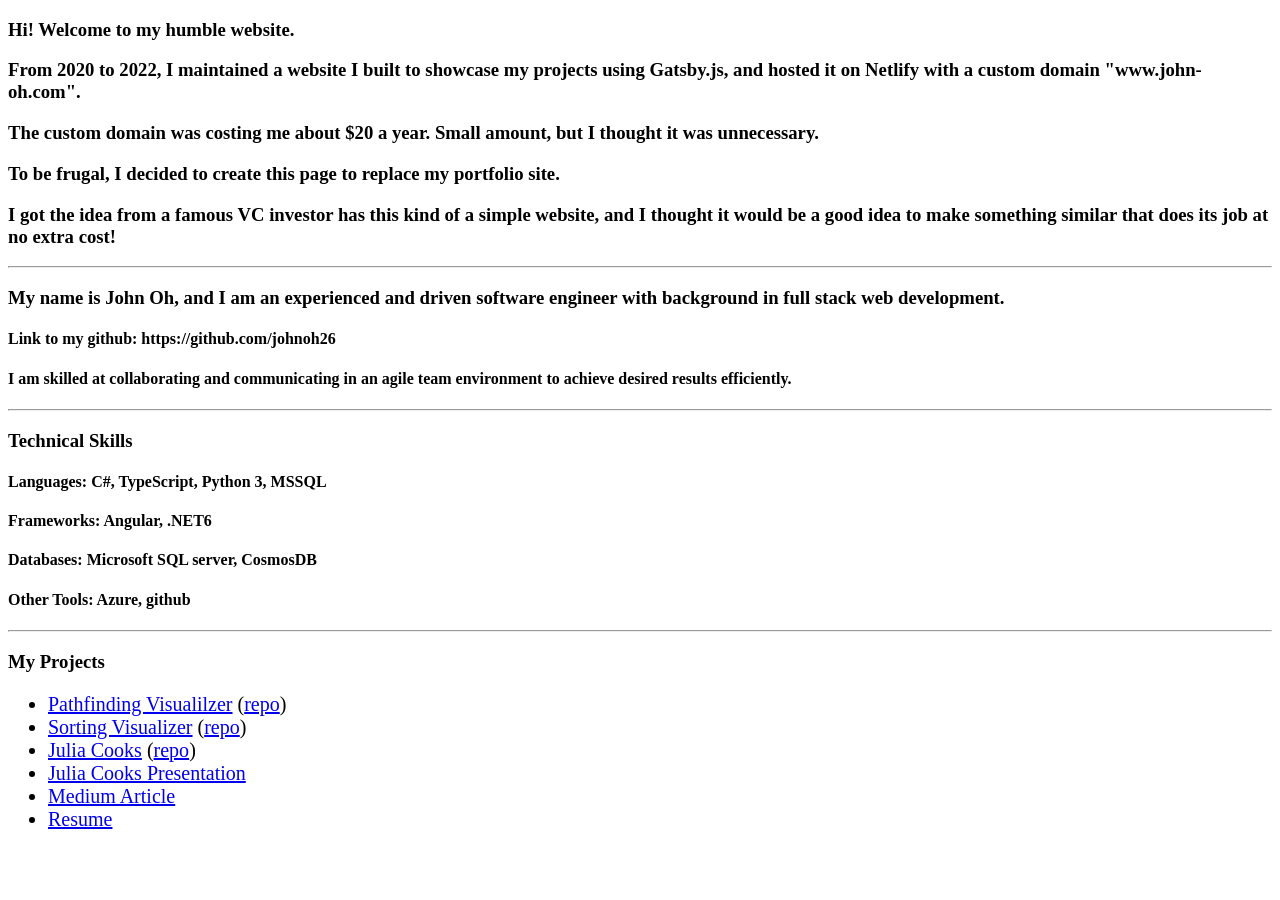
==== index.html @ a88d8568 "Update index.html" ====
<!DOCTYPE html>
<html lang="en">
    <head>
        <meta charset="UTF-8" />
        <meta http-equiv="X-UA-Compatible" content="IE=edge" />
        <meta name="viewport" content="width=device-width, initial-scale=1.0" />
        <title>John Oh</title>
    </head>
    <body>
        <h3>Hi! Welcome to my humble website.</h3>

        <h3>
            From 2020 to 2022, I maintained a website I built to showcase my projects using Gatsby.js, and hosted it on Netlify with a custom domain "www.john-oh.com".
        </h3>
        <h3>
            The custom domain was costing me about $20 a year.
            Small amount, but I thought it was unnecessary.
        </h3>
        <h3>
            To be frugal, I decided to create this page to replace my portfolio site.
        </h3>
        <h3>
            I got the idea from a famous VC investor has this kind of a simple website, and I thought it would be a good idea to make something similar that does its job at no extra cost!
        </h3>
        
        <hr />
        <h3>
            My name is John Oh, and I am an experienced and driven software
            engineer with background in full stack web development.
        </h3>
        
        <h4>Link to my github: https://github.com/johnoh26</h4>
        
        <h4>
            I am skilled at collaborating and communicating in an agile team
            environment to achieve desired results efficiently.
        </h4>
        <hr />
        <h3>
            Technical Skills
        </h3>
        <h4>Languages: C#, TypeScript, Python 3, MSSQL</h4>
        <h4>Frameworks: Angular, .NET6</h4>
        <h4>Databases: Microsoft SQL server, CosmosDB</h4>
        <h4>Other Tools: Azure, github</h4>
        <hr />

         <h3>My Projects</h3>
        <ul style="font-size: 20px">
            <li>
                <a href="https://johnoh26.github.io/pathfind/"
                    >Pathfinding Visualilzer</a
                >
                (<a href="https://www.github.com/johnoh26/pathfind/">repo</a>)
            </li>
            <li>
                <a href="https://johnoh26.github.io/sorting/"
                    >Sorting Visualizer</a
                >
                (<a href="https://www.github.com/johnoh26/sorting/">repo</a>)
            </li>
            <li>
                <a href="https://julia-cooks.herokuapp.com">Julia Cooks</a>
                (<a href="https://www.github.com/Julia-FSA/">repo</a>)
            </li>
            <li>
                <a href="https://www.youtube.com/watch?v=yBDEj8y_xAI"
                    >Julia Cooks Presentation</a
                >
            </li>
            <li>
                <a href="https://bit.ly/30wwFm4">Medium Article</a>
            </li>
            <li>
                <a href="https://drive.google.com/file/d/1CXwUmYmyZnc3rnfUO8RPrIFlAGQPbpnM/view?usp=sharing"
                    >Resume</a
                >
            </li>
        </ul>
    </body>
</html>
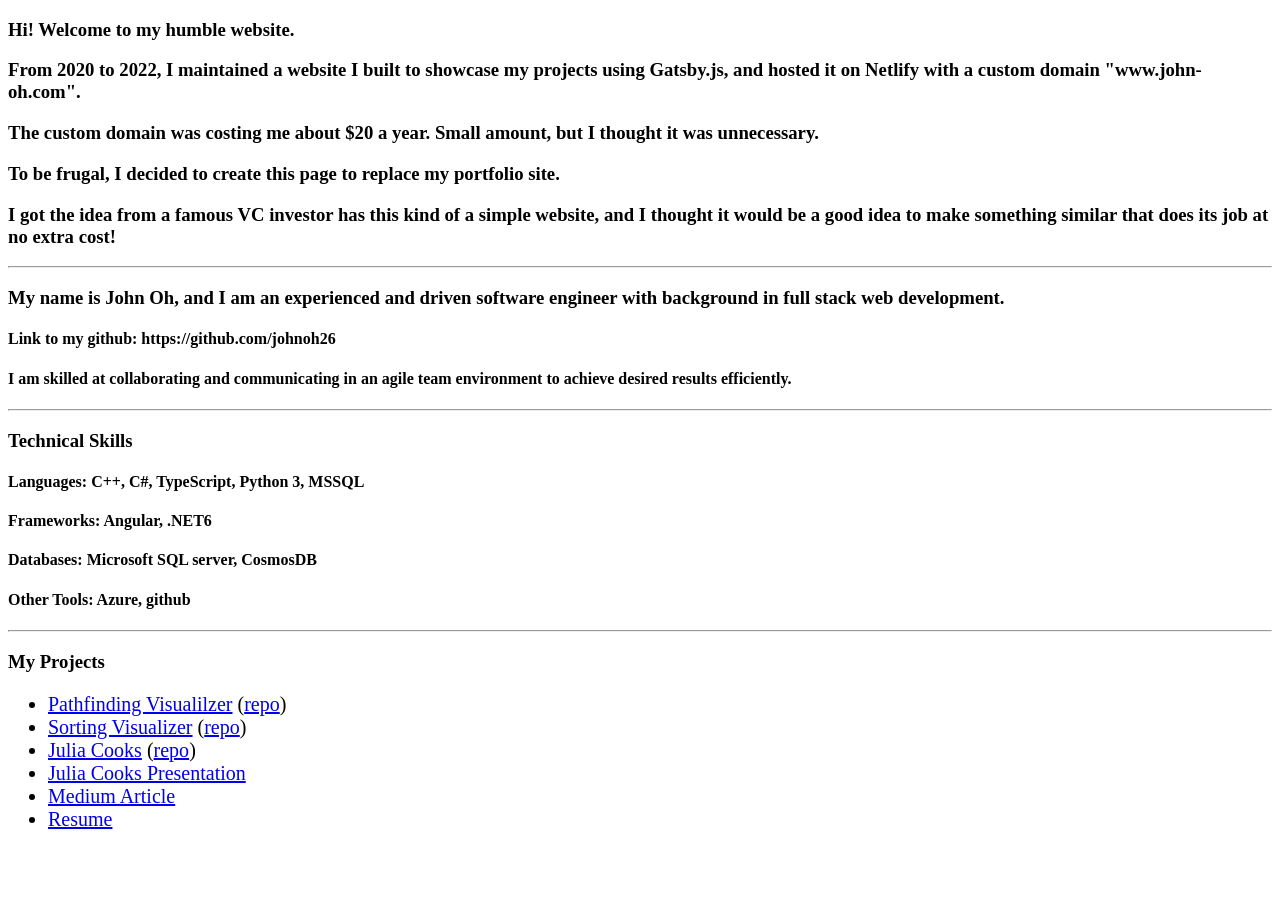
==== commit cca1dfe7: "Update index.html" ====
--- a/index.html
+++ b/index.html
@@ -39,7 +39,7 @@
         <h3>
             Technical Skills
         </h3>
-        <h4>Languages: C#, TypeScript, Python 3, MSSQL</h4>
+        <h4>Languages: C++, C#, TypeScript, Python 3, MSSQL</h4>
         <h4>Frameworks: Angular, .NET6</h4>
         <h4>Databases: Microsoft SQL server, CosmosDB</h4>
         <h4>Other Tools: Azure, github</h4>
@@ -72,7 +72,7 @@
                 <a href="https://bit.ly/30wwFm4">Medium Article</a>
             </li>
             <li>
-                <a href="https://drive.google.com/file/d/1CXwUmYmyZnc3rnfUO8RPrIFlAGQPbpnM/view?usp=sharing"
+                <a href="https://drive.google.com/file/d/1GHyvgiOmTtVBsCVSa7D1Qg2J0_3Vo4Ai/view?usp=drive_link"
                     >Resume</a
                 >
             </li>
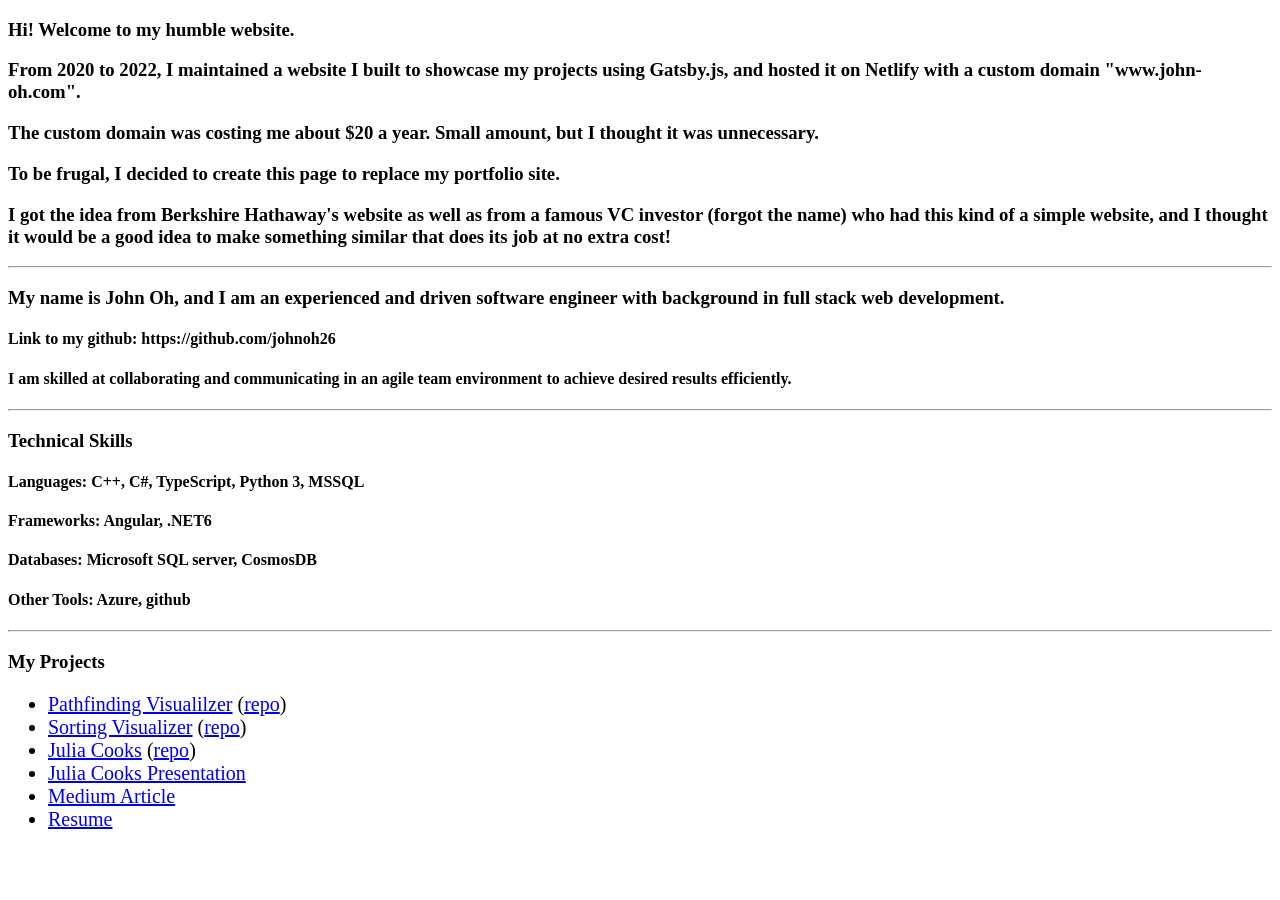
==== commit c3cbe888: "Clarify inspiration source for website design" ====
--- a/index.html
+++ b/index.html
@@ -20,7 +20,7 @@
             To be frugal, I decided to create this page to replace my portfolio site.
         </h3>
         <h3>
-            I got the idea from a famous VC investor has this kind of a simple website, and I thought it would be a good idea to make something similar that does its job at no extra cost!
+            I got the idea from Berkshire Hathaway's website as well as from a famous VC investor (forgot the name) who had this kind of a simple website, and I thought it would be a good idea to make something similar that does its job at no extra cost!
         </h3>
         
         <hr />
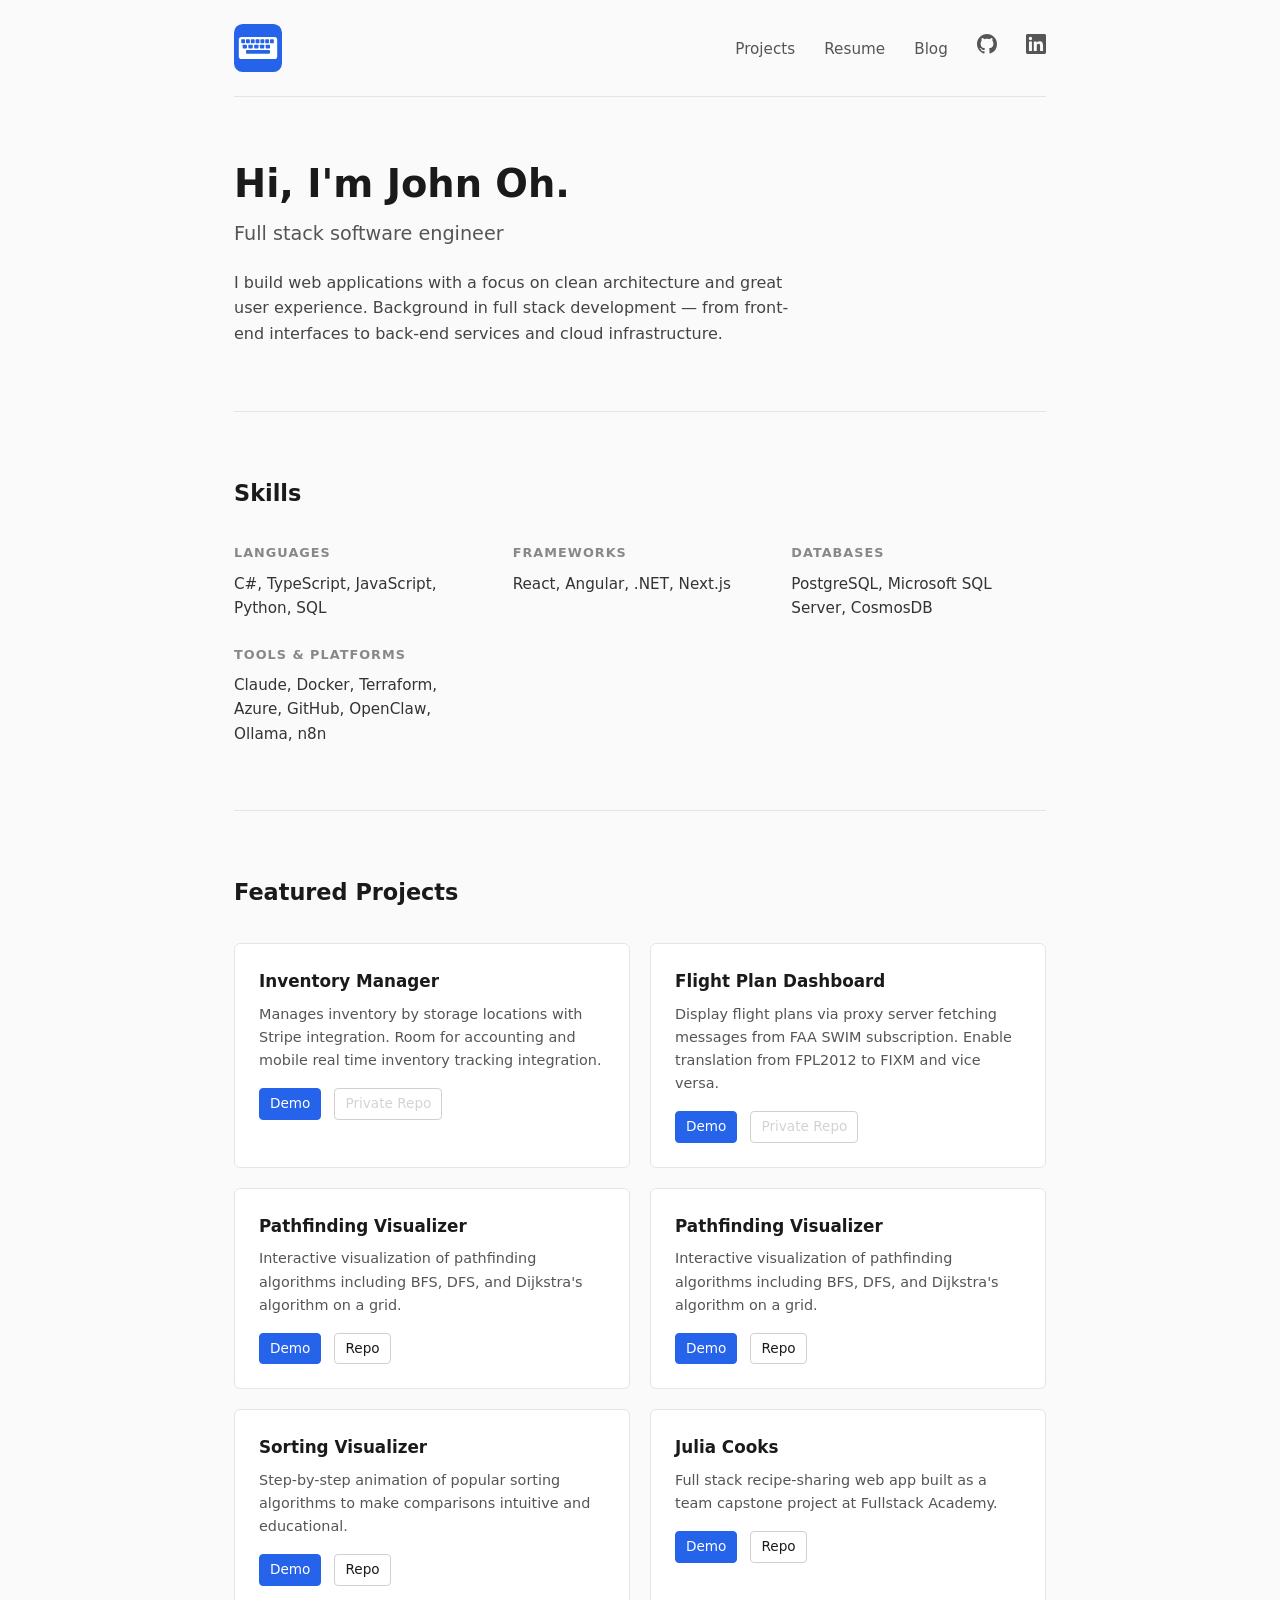
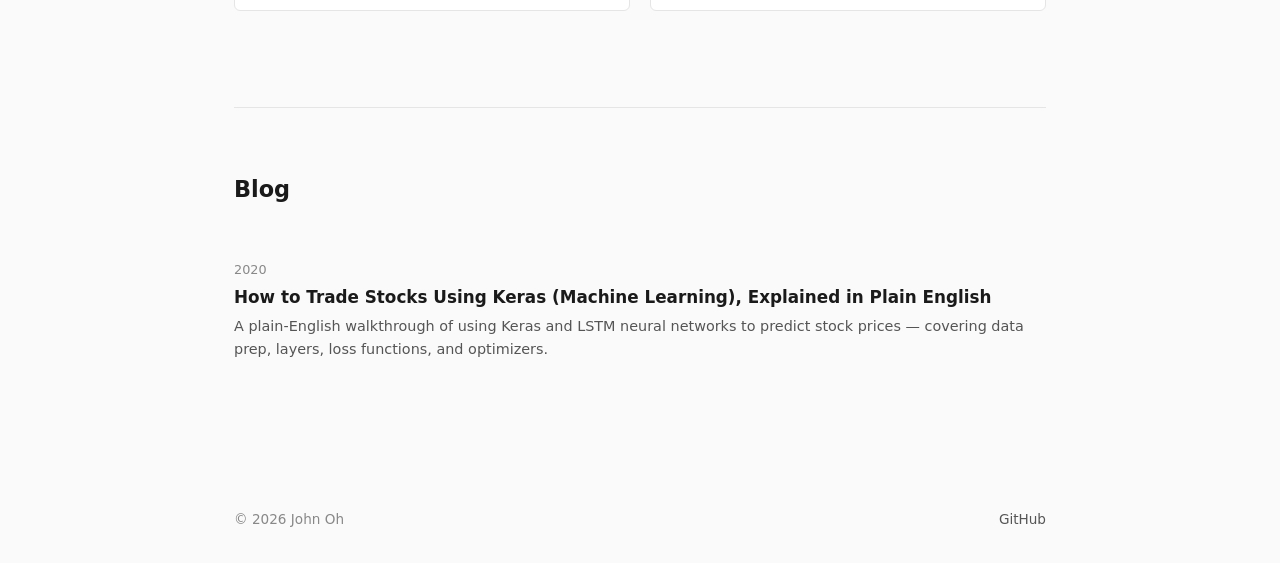
==== commit eabc004d: "updated resume" ====
--- a/index.html
+++ b/index.html
@@ -1,81 +1,279 @@
-<!DOCTYPE html>
+<!doctype html>
 <html lang="en">
     <head>
         <meta charset="UTF-8" />
-        <meta http-equiv="X-UA-Compatible" content="IE=edge" />
         <meta name="viewport" content="width=device-width, initial-scale=1.0" />
         <title>John Oh</title>
+        <link rel="icon" type="image/svg+xml" href="assets/favicon.svg" />
+        <link rel="stylesheet" href="style.css" />
+        <link rel="stylesheet" href="index.css" />
     </head>
     <body>
-        <h3>Hi! Welcome to my humble website.</h3>
-
-        <h3>
-            From 2020 to 2022, I maintained a website I built to showcase my projects using Gatsby.js, and hosted it on Netlify with a custom domain "www.john-oh.com".
-        </h3>
-        <h3>
-            The custom domain was costing me about $20 a year.
-            Small amount, but I thought it was unnecessary.
-        </h3>
-        <h3>
-            To be frugal, I decided to create this page to replace my portfolio site.
-        </h3>
-        <h3>
-            I got the idea from Berkshire Hathaway's website as well as from a famous VC investor (forgot the name) who had this kind of a simple website, and I thought it would be a good idea to make something similar that does its job at no extra cost!
-        </h3>
-        
-        <hr />
-        <h3>
-            My name is John Oh, and I am an experienced and driven software
-            engineer with background in full stack web development.
-        </h3>
-        
-        <h4>Link to my github: https://github.com/johnoh26</h4>
-        
-        <h4>
-            I am skilled at collaborating and communicating in an agile team
-            environment to achieve desired results efficiently.
-        </h4>
-        <hr />
-        <h3>
-            Technical Skills
-        </h3>
-        <h4>Languages: C++, C#, TypeScript, Python 3, MSSQL</h4>
-        <h4>Frameworks: Angular, .NET6</h4>
-        <h4>Databases: Microsoft SQL server, CosmosDB</h4>
-        <h4>Other Tools: Azure, github</h4>
-        <hr />
-
-         <h3>My Projects</h3>
-        <ul style="font-size: 20px">
-            <li>
-                <a href="https://johnoh26.github.io/pathfind/"
-                    >Pathfinding Visualilzer</a
-                >
-                (<a href="https://www.github.com/johnoh26/pathfind/">repo</a>)
-            </li>
-            <li>
-                <a href="https://johnoh26.github.io/sorting/"
-                    >Sorting Visualizer</a
-                >
-                (<a href="https://www.github.com/johnoh26/sorting/">repo</a>)
-            </li>
-            <li>
-                <a href="https://julia-cooks.herokuapp.com">Julia Cooks</a>
-                (<a href="https://www.github.com/Julia-FSA/">repo</a>)
-            </li>
-            <li>
-                <a href="https://www.youtube.com/watch?v=yBDEj8y_xAI"
-                    >Julia Cooks Presentation</a
-                >
-            </li>
-            <li>
-                <a href="https://bit.ly/30wwFm4">Medium Article</a>
-            </li>
-            <li>
-                <a href="https://drive.google.com/file/d/1GHyvgiOmTtVBsCVSa7D1Qg2J0_3Vo4Ai/view?usp=drive_link"
+        <header>
+            <a class="site-name" href="index.html" aria-label="John Oh">
+                <img
+                    src="assets/logo.svg"
+                    width="48"
+                    height="48"
+                    alt=""
+                    aria-hidden="true"
+                />
+            </a>
+            <nav>
+                <a href="#projects">Projects</a>
+                <a
+                    href="https://drive.google.com/file/d/1GHyvgiOmTtVBsCVSa7D1Qg2J0_3Vo4Ai/view?usp=drive_link"
+                    target="_blank"
+                    rel="noopener"
                     >Resume</a
                 >
-            </li>
-        </ul>
+                <a href="#blog">Blog</a>
+                <a
+                    class="nav-icon"
+                    href="https://github.com/johnoh26"
+                    target="_blank"
+                    rel="noopener"
+                    aria-label="GitHub"
+                >
+                    <svg
+                        width="20"
+                        height="20"
+                        aria-hidden="true"
+                        fill="currentColor"
+                    >
+                        <use href="assets/icons.svg#github"></use>
+                    </svg>
+                </a>
+                <a
+                    class="nav-icon"
+                    href="https://linkedin.com/in/johnoh26"
+                    target="_blank"
+                    rel="noopener"
+                    aria-label="LinkedIn"
+                >
+                    <svg
+                        width="20"
+                        height="20"
+                        aria-hidden="true"
+                        fill="currentColor"
+                    >
+                        <use href="assets/icons.svg#linkedin"></use>
+                    </svg>
+                </a>
+            </nav>
+        </header>
+
+        <section id="hero">
+            <h1>Hi, I'm John Oh.</h1>
+            <p class="tagline">Full stack software engineer</p>
+            <p>
+                I build web applications with a focus on clean architecture and
+                great user experience. Background in full stack development —
+                from front-end interfaces to back-end services and cloud
+                infrastructure.
+            </p>
+        </section>
+
+        <section id="about">
+            <h2>Skills</h2>
+            <div class="skills-grid">
+                <div class="skill-group">
+                    <h3>Languages</h3>
+                    <p>C#, TypeScript, JavaScript, Python, SQL</p>
+                </div>
+                <div class="skill-group">
+                    <h3>Frameworks</h3>
+                    <p>React, Angular, .NET, Next.js</p>
+                </div>
+                <div class="skill-group">
+                    <h3>Databases</h3>
+                    <p>PostgreSQL, Microsoft SQL Server, CosmosDB</p>
+                </div>
+                <div class="skill-group">
+                    <h3>Tools &amp; Platforms</h3>
+                    <p>
+                        Claude, Docker, Terraform, Azure, GitHub, OpenClaw,
+                        Ollama, n8n
+                    </p>
+                </div>
+            </div>
+        </section>
+
+        <section id="projects">
+            <h2>Featured Projects</h2>
+            <div class="project-grid">
+                <div class="card">
+                    <h3>Inventory Manager</h3>
+                    <p>
+                        Manages inventory by storage locations with Stripe
+                        integration. Room for accounting and mobile real time
+                        inventory tracking integration.
+                    </p>
+                    <div class="card-links">
+                        <a
+                            class="btn-demo"
+                            href="https://ca-authoh-dev.orangerock-12e093bd.centralus.azurecontainerapps.io/"
+                            target="_blank"
+                            rel="noopener"
+                            >Demo</a
+                        >
+                        <a
+                            class="btn-repo disabled"
+                            href="https://github.com/johnoh26"
+                            target="_blank"
+                            rel="noopener"
+                            >Private Repo</a
+                        >
+                    </div>
+                </div>
+
+                <div class="card">
+                    <h3>Flight Plan Dashboard</h3>
+                    <p>
+                        Display flight plans via proxy server fetching messages
+                        from FAA SWIM subscription. Enable translation from
+                        FPL2012 to FIXM and vice versa.
+                    </p>
+                    <div class="card-links">
+                        <a
+                            class="btn-demo"
+                            href="https://app-parkminoh-spa.azurewebsites.net/"
+                            target="_blank"
+                            rel="noopener"
+                            >Demo</a
+                        >
+                        <a
+                            class="btn-repo disabled"
+                            href="https://github.com/johnoh26"
+                            target="_blank"
+                            rel="noopener"
+                            disabled="true"
+                            >Private Repo</a
+                        >
+                    </div>
+                </div>
+
+                <div class="card">
+                    <h3>Pathfinding Visualizer</h3>
+                    <p>
+                        Interactive visualization of pathfinding algorithms
+                        including BFS, DFS, and Dijkstra's algorithm on a grid.
+                    </p>
+                    <div class="card-links">
+                        <a
+                            class="btn-demo"
+                            href="https://johnoh26.github.io/pathfind/"
+                            target="_blank"
+                            rel="noopener"
+                            >Demo</a
+                        >
+                        <a
+                            class="btn-repo"
+                            href="https://github.com/johnoh26/pathfind/"
+                            target="_blank"
+                            rel="noopener"
+                            >Repo</a
+                        >
+                    </div>
+                </div>
+
+                <div class="card">
+                    <h3>Pathfinding Visualizer</h3>
+                    <p>
+                        Interactive visualization of pathfinding algorithms
+                        including BFS, DFS, and Dijkstra's algorithm on a grid.
+                    </p>
+                    <div class="card-links">
+                        <a
+                            class="btn-demo"
+                            href="https://johnoh26.github.io/pathfind/"
+                            target="_blank"
+                            rel="noopener"
+                            >Demo</a
+                        >
+                        <a
+                            class="btn-repo"
+                            href="https://github.com/johnoh26/pathfind/"
+                            target="_blank"
+                            rel="noopener"
+                            >Repo</a
+                        >
+                    </div>
+                </div>
+                <div class="card">
+                    <h3>Sorting Visualizer</h3>
+                    <p>
+                        Step-by-step animation of popular sorting algorithms to
+                        make comparisons intuitive and educational.
+                    </p>
+                    <div class="card-links">
+                        <a
+                            class="btn-demo"
+                            href="https://johnoh26.github.io/sorting/"
+                            target="_blank"
+                            rel="noopener"
+                            >Demo</a
+                        >
+                        <a
+                            class="btn-repo"
+                            href="https://github.com/johnoh26/sorting/"
+                            target="_blank"
+                            rel="noopener"
+                            >Repo</a
+                        >
+                    </div>
+                </div>
+                <div class="card">
+                    <h3>Julia Cooks</h3>
+                    <p>
+                        Full stack recipe-sharing web app built as a team
+                        capstone project at Fullstack Academy.
+                    </p>
+                    <div class="card-links">
+                        <a
+                            class="btn-demo"
+                            href="https://www.youtube.com/watch?v=yBDEj8y_xAI"
+                            target="_blank"
+                            rel="noopener"
+                            >Demo</a
+                        >
+                        <a
+                            class="btn-repo"
+                            href="https://github.com/Julia-FSA/"
+                            target="_blank"
+                            rel="noopener"
+                            >Repo</a
+                        >
+                    </div>
+                </div>
+            </div>
+        </section>
+
+        <section id="blog">
+            <h2>Blog</h2>
+            <ul class="blog-list">
+                <li>
+                    <p class="post-meta">2020</p>
+                    <h3>
+                        <a href="blog/medium-article.html"
+                            >How to Trade Stocks Using Keras (Machine Learning),
+                            Explained in Plain English</a
+                        >
+                    </h3>
+                    <p class="excerpt">
+                        A plain-English walkthrough of using Keras and LSTM
+                        neural networks to predict stock prices — covering data
+                        prep, layers, loss functions, and optimizers.
+                    </p>
+                </li>
+            </ul>
+        </section>
+
+        <footer>
+            <span>© 2026 John Oh</span>
+            <a href="https://github.com/johnoh26" target="_blank" rel="noopener"
+                >GitHub</a
+            >
+        </footer>
     </body>
 </html>
--- a/style.css
+++ b/style.css
@@ -0,0 +1,75 @@
+* {
+    box-sizing: border-box;
+    margin: 0;
+    padding: 0;
+}
+
+body {
+    font-family: system-ui, -apple-system, BlinkMacSystemFont, "Segoe UI", Roboto, sans-serif;
+    background: #fafafa;
+    color: #1a1a1a;
+    max-width: 860px;
+    margin: 0 auto;
+    padding: 0 24px;
+    line-height: 1.6;
+}
+
+header {
+    display: flex;
+    justify-content: space-between;
+    align-items: center;
+    padding: 24px 0;
+    border-bottom: 1px solid #e5e5e5;
+}
+
+header .site-name {
+    text-decoration: none;
+    display: inline-flex;
+    align-items: center;
+}
+
+nav a {
+    margin-left: 24px;
+    text-decoration: none;
+    color: #555;
+    font-size: 0.95rem;
+}
+
+nav a:hover {
+    color: #1a1a1a;
+}
+
+nav .nav-icon {
+    display: inline-flex;
+    align-items: center;
+    color: #555;
+}
+
+nav .nav-icon svg {
+    display: block;
+}
+
+footer {
+    padding: 32px 0;
+    font-size: 0.85rem;
+    color: #888;
+    display: flex;
+    justify-content: space-between;
+    align-items: center;
+}
+
+footer a {
+    color: #555;
+    text-decoration: none;
+}
+
+footer a:hover {
+    color: #1a1a1a;
+}
+
+@media (max-width: 600px) {
+    nav a {
+        margin-left: 16px;
+        font-size: 0.85rem;
+    }
+}
--- a/index.css
+++ b/index.css
@@ -0,0 +1,184 @@
+/* Sections */
+section {
+    padding: 64px 0;
+    border-bottom: 1px solid #e5e5e5;
+}
+
+section:last-of-type {
+    border-bottom: none;
+}
+
+h1 {
+    font-size: 2.4rem;
+    font-weight: 700;
+    line-height: 1.2;
+}
+
+h2 {
+    font-size: 1.4rem;
+    font-weight: 600;
+    margin-bottom: 32px;
+}
+
+h3 {
+    font-size: 1.05rem;
+    font-weight: 600;
+}
+
+/* Hero */
+#hero .tagline {
+    font-size: 1.2rem;
+    color: #555;
+    margin: 12px 0 20px;
+}
+
+#hero p {
+    font-size: 1rem;
+    color: #444;
+    max-width: 560px;
+}
+
+/* Skills */
+.skills-grid {
+    display: grid;
+    grid-template-columns: repeat(auto-fill, minmax(200px, 1fr));
+    gap: 24px;
+}
+
+.skill-group h3 {
+    font-size: 0.8rem;
+    text-transform: uppercase;
+    letter-spacing: 0.08em;
+    color: #888;
+    margin-bottom: 8px;
+}
+
+.skill-group p {
+    font-size: 0.95rem;
+    color: #333;
+}
+
+/* Project cards */
+.project-grid {
+    display: grid;
+    grid-template-columns: repeat(auto-fill, minmax(260px, 1fr));
+    gap: 20px;
+    margin-bottom: 32px;
+}
+
+.card {
+    border: 1px solid #e5e5e5;
+    border-radius: 6px;
+    padding: 24px;
+    background: #fff;
+}
+
+.card h3 {
+    margin-bottom: 8px;
+}
+
+.card p {
+    font-size: 0.9rem;
+    color: #555;
+    margin-bottom: 16px;
+}
+
+.card-links a {
+    font-size: 0.85rem;
+    text-decoration: none;
+    border-radius: 4px;
+    padding: 4px 10px;
+    margin-right: 8px;
+    display: inline-block;
+}
+
+.card-links a.btn-demo {
+    background: #2563eb;
+    color: #fff;
+    border: 1px solid #2563eb;
+}
+
+.card-links a.btn-demo:hover {
+    background: #1d4ed8;
+    border-color: #1d4ed8;
+}
+
+.card-links a.btn-repo {
+    color: #1a1a1a;
+    border: 1px solid #d0d0d0;
+    background: transparent;
+}
+
+.card-links a.btn-repo:hover {
+    background: #f0f0f0;
+}
+
+/* Blog list */
+.blog-list {
+    list-style: none;
+    margin-bottom: 32px;
+}
+
+.blog-list li {
+    padding: 20px 0;
+    border-bottom: 1px solid #f0f0f0;
+}
+
+.blog-list li:last-child {
+    border-bottom: none;
+}
+
+.blog-list .post-meta {
+    font-size: 0.8rem;
+    color: #888;
+    margin-bottom: 4px;
+}
+
+.blog-list h3 a {
+    text-decoration: none;
+    color: #1a1a1a;
+}
+
+.blog-list h3 a:hover {
+    text-decoration: underline;
+}
+
+.blog-list .excerpt {
+    font-size: 0.9rem;
+    color: #555;
+    margin-top: 4px;
+}
+
+.empty-state {
+    color: #888;
+    font-size: 0.95rem;
+    font-style: italic;
+}
+
+/* See-all link */
+.see-all {
+    font-size: 0.9rem;
+    text-decoration: none;
+    color: #1a1a1a;
+    font-weight: 500;
+}
+
+.see-all:hover {
+    text-decoration: underline;
+}
+
+@media (max-width: 600px) {
+    h1 {
+        font-size: 1.8rem;
+    }
+
+    section {
+        padding: 48px 0;
+    }
+}
+
+a.btn-repo.disabled {
+    pointer-events: none;
+    color: lightgrey;
+    cursor: default;
+}
